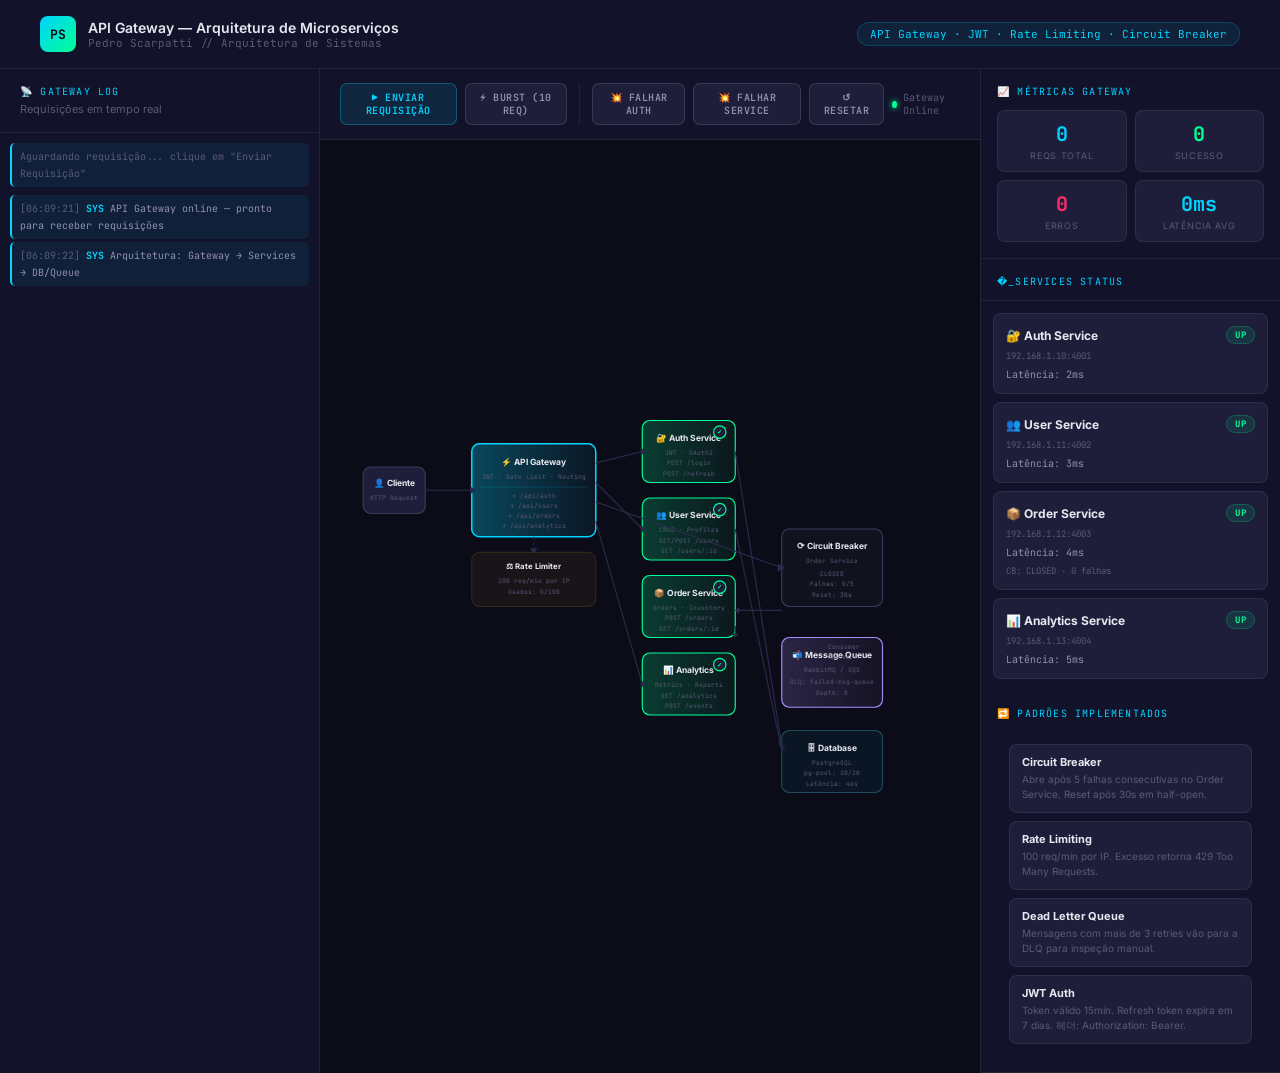
==== projects/api-gateway.html @ a51026a3 "refactor: novo posicionamento BI & Dados + 3 demos de arquitetura - index.html: repositioning para A" ====
<!DOCTYPE html>
<html lang="pt-BR">
<head>
  <meta charset="UTF-8"/>
  <meta name="viewport" content="width=device-width, initial-scale=1.0"/>
  <title>API Gateway — Arquitetura de Microserviços — Pedro Scarpatti</title>
  <link href="https://fonts.googleapis.com/css2?family=JetBrains+Mono:wght@400;500;700&family=Inter:wght@300;400;500;600;700;800&display=swap" rel="stylesheet"/>
  <style>
    :root {
      --bg: #0c0c18;
      --bg2: #12122a;
      --bg3: #1a1a38;
      --surface: #1e1e3a;
      --border: rgba(255,255,255,0.07);
      --border2: rgba(255,255,255,0.12);
      --text: #e8e8f0;
      --text2: #9090b0;
      --text3: #5a5a78;
      --accent: #00d4ff;
      --accent2: #00ff94;
      --accent3: #ff2d6b;
      --warning: #ffb020;
      --font: 'Inter', system-ui, sans-serif;
      --mono: 'JetBrains Mono', monospace;
    }

    *, *::before, *::after { box-sizing: border-box; margin: 0; padding: 0; }

    body {
      font-family: var(--font);
      background: var(--bg);
      color: var(--text);
      min-height: 100vh;
      overflow-x: hidden;
    }

    /* ── HEADER ── */
    .header {
      display: flex;
      align-items: center;
      justify-content: space-between;
      padding: 16px 40px;
      background: var(--bg2);
      border-bottom: 1px solid var(--border);
      position: sticky; top: 0; z-index: 10;
    }
    .header-brand {
      display: flex; align-items: center; gap: 12px;
    }
    .header-logo {
      width: 36px; height: 36px;
      background: linear-gradient(135deg, var(--accent), var(--accent2));
      border-radius: 8px;
      display: flex; align-items: center; justify-content: center;
      font-family: var(--mono); font-size: 13px; font-weight: 700; color: #0c0c18;
    }
    .header-title { font-size: 14px; font-weight: 600; }
    .header-sub { font-size: 11px; color: var(--text3); font-family: var(--mono); }
    .header-badge {
      display: flex; align-items: center; gap: 6px;
      font-size: 11px; font-family: var(--mono);
      color: var(--accent); background: rgba(0,212,255,0.08);
      border: 1px solid rgba(0,212,255,0.2);
      border-radius: 20px; padding: 4px 12px;
    }

    /* ── LAYOUT ── */
    .layout {
      display: grid;
      grid-template-columns: 320px 1fr 300px;
      min-height: calc(100vh - 69px);
    }

    /* ── SIDEBAR LOG ── */
    .sidebar {
      background: var(--bg2);
      border-right: 1px solid var(--border);
      display: flex;
      flex-direction: column;
      overflow: hidden;
    }
    .sidebar-header {
      padding: 16px 20px;
      border-bottom: 1px solid var(--border);
      flex-shrink: 0;
    }
    .sidebar-title {
      font-family: var(--mono); font-size: 10px;
      text-transform: uppercase; letter-spacing: 0.12em;
      color: var(--accent); margin-bottom: 4px;
    }
    .sidebar-subtitle {
      font-size: 11px; color: var(--text3);
    }
    .log-container {
      flex: 1;
      overflow-y: auto;
      padding: 10px;
      font-family: var(--mono);
      font-size: 10px;
      line-height: 1.7;
    }
    .log-entry {
      padding: 5px 8px;
      border-radius: 5px;
      margin-bottom: 3px;
      animation: slideIn 0.15s ease-out both;
      border-left: 2px solid transparent;
    }
    .log-entry.gateway { background: rgba(0,212,255,0.07); border-left-color: var(--accent); }
    .log-entry.auth { background: rgba(0,255,148,0.07); border-left-color: var(--accent2); }
    .log-entry.rate { background: rgba(255,176,32,0.07); border-left-color: var(--warning); }
    .log-entry.route { background: rgba(167,139,250,0.07); border-left-color: #a78bfa; }
    .log-entry.queue { background: rgba(0,212,255,0.07); border-left-color: var(--accent); }
    .log-entry.db { background: rgba(0,255,148,0.07); border-left-color: var(--accent2); }
    .log-entry.error { background: rgba(255,45,107,0.1); border-left-color: var(--accent3); }
    .log-entry.circuit { background: rgba(255,45,107,0.1); border-left-color: var(--accent3); }
    .log-time { color: var(--text3); margin-right: 6px; }
    .log-tag { font-weight: 700; margin-right: 6px; }
    .log-tag.gateway { color: var(--accent); }
    .log-tag.auth { color: var(--accent2); }
    .log-tag.rate { color: var(--warning); }
    .log-tag.route { color: #a78bfa; }
    .log-tag.queue { color: var(--accent); }
    .log-tag.db { color: var(--accent2); }
    .log-tag.error { color: var(--accent3); }
    .log-tag.circuit { color: var(--accent3); }
    .log-msg { color: var(--text2); }

    /* ── MAIN DIAGRAM ── */
    .diagram-area {
      background: var(--bg);
      display: flex;
      flex-direction: column;
      overflow: hidden;
      position: relative;
    }
    .diagram-controls {
      display: flex;
      gap: 8px;
      padding: 14px 20px;
      border-bottom: 1px solid var(--border);
      background: var(--bg2);
      flex-shrink: 0;
    }
    .ctrl-btn {
      display: flex; align-items: center; gap: 6px;
      padding: 7px 14px;
      background: var(--surface);
      border: 1px solid var(--border2);
      border-radius: 7px;
      font-family: var(--mono); font-size: 10px; font-weight: 600;
      color: var(--text2); cursor: pointer; transition: all 0.15s;
      text-transform: uppercase; letter-spacing: 0.05em;
    }
    .ctrl-btn:hover { border-color: var(--accent); color: var(--accent); background: rgba(0,212,255,0.06); }
    .ctrl-btn.primary { background: rgba(0,212,255,0.1); border-color: rgba(0,212,255,0.3); color: var(--accent); }
    .ctrl-btn.danger { background: rgba(255,45,107,0.1); border-color: rgba(255,45,107,0.3); color: var(--accent3); }
    .ctrl-btn.active { background: rgba(0,212,255,0.15); border-color: var(--accent); color: var(--accent); }
    .ctrl-sep { width: 1px; background: var(--border); margin: 0 4px; }
    .ctrl-status { margin-left: auto; display: flex; align-items: center; gap: 6px; font-family: var(--mono); font-size: 10px; color: var(--text3); }
    .status-dot { width: 7px; height: 7px; border-radius: 50%; background: var(--accent2); box-shadow: 0 0 6px var(--accent2); }
    .status-dot.offline { background: var(--accent3); box-shadow: 0 0 6px var(--accent3); }
    .status-dot.degraded { background: var(--warning); box-shadow: 0 0 6px var(--warning); }

    .diagram-canvas {
      flex: 1;
      position: relative;
      overflow: hidden;
      padding: 20px;
    }
    .diagram-svg {
      width: 100%;
      height: 100%;
    }

    /* SVG Styles */
    .node-group { cursor: pointer; transition: transform 0.2s; }
    .node-group:hover { transform: scale(1.02); }
    .node-box { rx: 10; ry: 10; }
    .node-title { font-family: 'Inter', sans-serif; font-size: 11px; font-weight: 700; fill: #e8e8f0; }
    .node-sub { font-family: 'JetBrains Mono', monospace; font-size: 8px; fill: #5a5a78; }
    .node-badge { font-family: 'JetBrains Mono', monospace; font-size: 8px; font-weight: 700; }

    .arrow-line { fill: none; stroke: #2a2a4a; stroke-width: 1.5; }
    .arrow-line.active { stroke: var(--accent); stroke-width: 2; filter: drop-shadow(0 0 4px rgba(0,212,255,0.5)); }
    .arrow-line.error { stroke: var(--accent3); filter: drop-shadow(0 0 4px rgba(255,45,107,0.5)); }
    .arrow-line.queue { stroke: #a78bfa; filter: drop-shadow(0 0 4px rgba(167,139,250,0.5)); }

    .pulse { animation: pulse 1.5s ease-in-out infinite; }
    @keyframes pulse { 0%,100%{opacity:1} 50%{opacity:0.4} }

    .flow-dot { animation: flowDot 1.2s linear infinite; }
    @keyframes flowDot {
      0%   { opacity: 0; }
      10%  { opacity: 1; }
      90%  { opacity: 1; }
      100% { opacity: 0; }
    }

    .circuit-breaker rect { transition: all 0.3s; }
    .circuit-breaker.open rect { fill: rgba(255,45,107,0.2); stroke: var(--accent3); }
    .circuit-breaker.half-open rect { fill: rgba(255,176,32,0.2); stroke: var(--warning); }

    .service-badge { transition: all 0.3s; }
    .service-badge.down { background: rgba(255,45,107,0.2); color: var(--accent3); }

    /* ── RIGHT PANEL ── */
    .panel-right {
      background: var(--bg2);
      border-left: 1px solid var(--border);
      display: flex;
      flex-direction: column;
      overflow: hidden;
    }
    .panel-section {
      padding: 16px;
      border-bottom: 1px solid var(--border);
    }
    .panel-label {
      font-family: var(--mono); font-size: 10px;
      text-transform: uppercase; letter-spacing: 0.12em;
      color: var(--accent); margin-bottom: 12px;
      display: flex; align-items: center; justify-content: space-between;
    }
    .panel-metrics {
      display: grid; grid-template-columns: 1fr 1fr;
      gap: 8px;
    }
    .m-box {
      background: var(--surface); border: 1px solid var(--border);
      border-radius: 8px; padding: 10px; text-align: center;
    }
    .m-val { font-family: var(--mono); font-size: 20px; font-weight: 700; color: var(--accent); display: block; }
    .m-val.green { color: var(--accent2); }
    .m-val.red { color: var(--accent3); }
    .m-label { font-size: 9px; text-transform: uppercase; letter-spacing: 0.08em; color: var(--text3); margin-top: 3px; display: block; }

    /* Service list */
    .service-list { flex: 1; overflow-y: auto; padding: 12px; display: flex; flex-direction: column; gap: 8px; }
    .service-item {
      background: var(--surface); border: 1px solid var(--border);
      border-radius: 8px; padding: 12px;
      transition: all 0.15s;
    }
    .service-item.down { border-color: rgba(255,45,107,0.3); background: rgba(255,45,107,0.05); }
    .service-item.degraded { border-color: rgba(255,176,32,0.3); background: rgba(255,176,32,0.05); }
    .service-item-header { display: flex; align-items: center; justify-content: space-between; margin-bottom: 6px; }
    .service-name { font-size: 12px; font-weight: 700; }
    .service-status-badge {
      font-family: var(--mono); font-size: 9px; font-weight: 700;
      padding: 2px 8px; border-radius: 10px;
      text-transform: uppercase; letter-spacing: 0.05em;
    }
    .s-up { background: rgba(0,255,148,0.1); color: var(--accent2); border: 1px solid rgba(0,255,148,0.2); }
    .s-down { background: rgba(255,45,107,0.1); color: var(--accent3); border: 1px solid rgba(255,45,107,0.2); }
    .s-degraded { background: rgba(255,176,32,0.1); color: var(--warning); border: 1px solid rgba(255,176,32,0.2); }
    .service-route { font-family: var(--mono); font-size: 9px; color: var(--text3); margin-bottom: 6px; }
    .service-req { font-family: var(--mono); font-size: 10px; color: var(--text2); }
    .circuit-state { font-family: var(--mono); font-size: 9px; color: var(--text3); margin-top: 6px; }
    .circuit-state.open { color: var(--accent3); }
    .circuit-state.half-open { color: var(--warning); }

    /* Pattern descriptions */
    .pattern-list { padding: 12px; display: flex; flex-direction: column; gap: 8px; }
    .pattern-item {
      background: var(--surface); border: 1px solid var(--border);
      border-radius: 8px; padding: 10px 12px;
    }
    .pattern-name { font-size: 11px; font-weight: 700; color: var(--text); margin-bottom: 3px; }
    .pattern-desc { font-size: 10px; color: var(--text3); line-height: 1.5; }

    @keyframes slideIn {
      from { opacity: 0; transform: translateX(-10px); }
      to { opacity: 1; transform: translateX(0); }
    }

    ::-webkit-scrollbar { width: 4px; }
    ::-webkit-scrollbar-track { background: var(--bg); }
    ::-webkit-scrollbar-thumb { background: var(--border2); border-radius: 2px; }

    @media (max-width: 1100px) {
      .layout { grid-template-columns: 1fr; }
      .sidebar, .panel-right { display: none; }
    }
  </style>
</head>
<body>

<div class="header">
  <div class="header-brand">
    <div class="header-logo">PS</div>
    <div>
      <div class="header-title">API Gateway — Arquitetura de Microserviços</div>
      <div class="header-sub">Pedro Scarpatti // Arquitetura de Sistemas</div>
    </div>
  </div>
  <div class="header-badge">API Gateway · JWT · Rate Limiting · Circuit Breaker</div>
</div>

<div class="layout">

  <!-- LEFT: Log -->
  <div class="sidebar">
    <div class="sidebar-header">
      <div class="sidebar-title">📡 Gateway Log</div>
      <div class="sidebar-subtitle">Requisições em tempo real</div>
    </div>
    <div class="log-container" id="logContainer">
      <div class="log-entry gateway" style="margin-bottom:8px;">
        <span class="log-msg" style="color:var(--text3);">Aguardando requisição... clique em "Enviar Requisição"</span>
      </div>
    </div>
  </div>

  <!-- CENTER: Diagram -->
  <div class="diagram-area">
    <div class="diagram-controls">
      <button class="ctrl-btn primary" id="btnSend">▶ Enviar Requisição</button>
      <button class="ctrl-btn" id="btnBurst">⚡ Burst (10 req)</button>
      <div class="ctrl-sep"></div>
      <button class="ctrl-btn" id="btnFailUser">💥 Falhar Auth</button>
      <button class="ctrl-btn" id="btnFailService">💥 Falhar Service</button>
      <button class="ctrl-btn" id="btnReset">↺ Resetar</button>
      <div class="ctrl-status">
        <div class="status-dot" id="gatewayStatus"></div>
        <span id="statusText">Gateway Online</span>
      </div>
    </div>

    <div class="diagram-canvas">
      <svg class="diagram-svg" viewBox="0 0 800 520" id="diagramSvg">
        <defs>
          <marker id="arrowhead" markerWidth="8" markerHeight="6" refX="8" refY="3" orient="auto">
            <polygon points="0 0, 8 3, 0 6" fill="#2a2a4a"/>
          </marker>
          <marker id="arrowhead-active" markerWidth="8" markerHeight="6" refX="8" refY="3" orient="auto">
            <polygon points="0 0, 8 3, 0 6" fill="#00d4ff"/>
          </marker>
          <marker id="arrowhead-error" markerWidth="8" markerHeight="6" refX="8" refY="3" orient="auto">
            <polygon points="0 0, 8 3, 0 6" fill="#ff2d6b"/>
          </marker>
          <marker id="arrowhead-queue" markerWidth="8" markerHeight="6" refX="8" refY="3" orient="auto">
            <polygon points="0 0, 8 3, 0 6" fill="#a78bfa"/>
          </marker>
          <linearGradient id="gwGrad" x1="0%" y1="0%" x2="100%" y2="0%">
            <stop offset="0%" style="stop-color:#00d4ff;stop-opacity:0.3"/>
            <stop offset="100%" style="stop-color:#00d4ff;stop-opacity:0.05"/>
          </linearGradient>
          <linearGradient id="serviceGrad" x1="0%" y1="0%" x2="100%" y2="0%">
            <stop offset="0%" style="stop-color:#00ff94;stop-opacity:0.2"/>
            <stop offset="100%" style="stop-color:#00ff94;stop-opacity:0.05"/>
          </linearGradient>
          <linearGradient id="queueGrad" x1="0%" y1="0%" x2="100%" y2="0%">
            <stop offset="0%" style="stop-color:#a78bfa;stop-opacity:0.2"/>
            <stop offset="100%" style="stop-color:#a78bfa;stop-opacity:0.05"/>
          </linearGradient>
        </defs>

        <!-- ── CLIENT ── -->
        <g class="node-group" transform="translate(30, 80)">
          <rect class="node-box" x="0" y="0" width="80" height="60" fill="#1e1e3a" stroke="#3a3a5a" stroke-width="1.5"/>
          <text class="node-title" x="40" y="25" text-anchor="middle">👤 Cliente</text>
          <text class="node-sub" x="40" y="42" text-anchor="middle">HTTP Request</text>
        </g>

        <!-- ── API GATEWAY ── -->
        <g class="node-group" id="nodeGateway" transform="translate(170, 50)">
          <rect class="node-box" x="0" y="0" width="160" height="120" fill="url(#gwGrad)" stroke="#00d4ff" stroke-width="2"/>
          <text class="node-title" x="80" y="28" text-anchor="middle" fill="#00d4ff">⚡ API Gateway</text>
          <text class="node-sub" x="80" y="46" text-anchor="middle">JWT · Rate Limit · Routing</text>
          <line x1="10" y1="56" x2="150" y2="56" stroke="rgba(0,212,255,0.2)" stroke-width="1"/>
          <text class="node-sub" x="80" y="70" text-anchor="middle">→ /api/auth</text>
          <text class="node-sub" x="80" y="83" text-anchor="middle">→ /api/users</text>
          <text class="node-sub" x="80" y="96" text-anchor="middle">→ /api/orders</text>
          <text class="node-sub" x="80" y="109" text-anchor="middle">→ /api/analytics</text>
        </g>

        <!-- ── AUTH SERVICE ── -->
        <g class="node-group" id="nodeAuth" transform="translate(390, 20)">
          <rect class="node-box" x="0" y="0" width="120" height="80" fill="url(#serviceGrad)" stroke="#00ff94" stroke-width="1.5"/>
          <text class="node-title" x="60" y="26" text-anchor="middle" fill="#00ff94">🔐 Auth Service</text>
          <text class="node-sub" x="60" y="44" text-anchor="middle">JWT · OAuth2</text>
          <text class="node-sub" x="60" y="58" text-anchor="middle">POST /login</text>
          <text class="node-sub" x="60" y="71" text-anchor="middle">POST /refresh</text>
          <circle cx="100" cy="15" r="8" fill="#1e1e3a" stroke="#00ff94" stroke-width="1.5"/>
          <text class="node-badge" x="100" y="18" text-anchor="middle" fill="#00ff94">✓</text>
        </g>

        <!-- ── USER SERVICE ── -->
        <g class="node-group" id="nodeUser" transform="translate(390, 120)">
          <rect class="node-box" x="0" y="0" width="120" height="80" fill="url(#serviceGrad)" stroke="#00ff94" stroke-width="1.5"/>
          <text class="node-title" x="60" y="26" text-anchor="middle" fill="#00ff94">👥 User Service</text>
          <text class="node-sub" x="60" y="44" text-anchor="middle">CRUD · Profiles</text>
          <text class="node-sub" x="60" y="58" text-anchor="middle">GET/POST /users</text>
          <text class="node-sub" x="60" y="71" text-anchor="middle">GET /users/:id</text>
          <circle cx="100" cy="15" r="8" fill="#1e1e3a" stroke="#00ff94" stroke-width="1.5"/>
          <text class="node-badge" x="100" y="18" text-anchor="middle" fill="#00ff94">✓</text>
        </g>

        <!-- ── ORDER SERVICE ── -->
        <g class="node-group" id="nodeOrder" transform="translate(390, 220)">
          <rect class="node-box" x="0" y="0" width="120" height="80" fill="url(#serviceGrad)" stroke="#00ff94" stroke-width="1.5"/>
          <text class="node-title" x="60" y="26" text-anchor="middle" fill="#00ff94">📦 Order Service</text>
          <text class="node-sub" x="60" y="44" text-anchor="middle">Orders · Inventory</text>
          <text class="node-sub" x="60" y="58" text-anchor="middle">POST /orders</text>
          <text class="node-sub" x="60" y="71" text-anchor="middle">GET /orders/:id</text>
          <circle cx="100" cy="15" r="8" fill="#1e1e3a" stroke="#00ff94" stroke-width="1.5"/>
          <text class="node-badge" x="100" y="18" text-anchor="middle" fill="#00ff94">✓</text>
        </g>

        <!-- ── ANALYTICS SERVICE ── -->
        <g class="node-group" id="nodeAnalytics" transform="translate(390, 320)">
          <rect class="node-box" x="0" y="0" width="120" height="80" fill="url(#serviceGrad)" stroke="#00ff94" stroke-width="1.5"/>
          <text class="node-title" x="60" y="26" text-anchor="middle" fill="#00ff94">📊 Analytics</text>
          <text class="node-sub" x="60" y="44" text-anchor="middle">Metrics · Reports</text>
          <text class="node-sub" x="60" y="58" text-anchor="middle">GET /analytics</text>
          <text class="node-sub" x="60" y="71" text-anchor="middle">POST /events</text>
          <circle cx="100" cy="15" r="8" fill="#1e1e3a" stroke="#00ff94" stroke-width="1.5"/>
          <text class="node-badge" x="100" y="18" text-anchor="middle" fill="#00ff94">✓</text>
        </g>

        <!-- ── CIRCUIT BREAKER ── -->
        <g class="circuit-breaker" id="circuitBreaker" transform="translate(570, 160)">
          <rect class="node-box" x="0" y="0" width="130" height="100" fill="rgba(90,90,117,0.08)" stroke="#3a3a5a" stroke-width="1.5" rx="10"/>
          <text class="node-title" x="65" y="26" text-anchor="middle" fill="#ffb020">⟳ Circuit Breaker</text>
          <text class="node-sub" x="65" y="44" text-anchor="middle">Order Service</text>
          <text class="node-sub" x="65" y="60" text-anchor="middle" id="cbState">CLOSED</text>
          <text class="node-sub" x="65" y="74" text-anchor="middle" id="cbFailCount">Falhas: 0/5</text>
          <text class="node-sub" x="65" y="88" text-anchor="middle" id="cbTimeout">Reset: 30s</text>
        </g>

        <!-- ── MESSAGE QUEUE ── -->
        <g class="node-group" transform="translate(570, 300)">
          <rect class="node-box" x="0" y="0" width="130" height="90" fill="url(#queueGrad)" stroke="#a78bfa" stroke-width="1.5"/>
          <text class="node-title" x="65" y="26" text-anchor="middle" fill="#a78bfa">📬 Message Queue</text>
          <text class="node-sub" x="65" y="44" text-anchor="middle">RabbitMQ / SQS</text>
          <text class="node-sub" x="65" y="60" text-anchor="middle">DLQ: failed-msg-queue</text>
          <text class="node-sub" x="65" y="74" text-anchor="middle" id="queueDepth">Depth: 0</text>
        </g>

        <!-- ── DATABASE ── -->
        <g class="node-group" transform="translate(570, 420)">
          <rect class="node-box" x="0" y="0" width="130" height="80" fill="rgba(0,212,255,0.05)" stroke="#1e4a5a" stroke-width="1.5"/>
          <text class="node-title" x="65" y="26" text-anchor="middle">🗄 Database</text>
          <text class="node-sub" x="65" y="44" text-anchor="middle">PostgreSQL</text>
          <text class="node-sub" x="65" y="58" text-anchor="middle">pg-pool: 10/20</text>
          <text class="node-sub" x="65" y="71" text-anchor="middle">Latência: 4ms</text>
        </g>

        <!-- ── ARROWS ── -->
        <!-- Client → Gateway -->
        <line class="arrow-line" id="arrClientGw" x1="110" y1="110" x2="170" y2="110"/>
        <polygon points="168,105 175,110 168,115" fill="#2a2a4a"/>

        <!-- Gateway → Auth -->
        <line class="arrow-line" id="arrGwAuth" x1="330" y1="75" x2="390" y2="60"/>
        <polygon points="388,55 395,60 388,65" fill="#2a2a4a"/>

        <!-- Gateway → User -->
        <line class="arrow-line" id="arrGwUser" x1="330" y1="100" x2="390" y2="160"/>
        <polygon points="388,155 395,160 388,165" fill="#2a2a4a"/>

        <!-- Gateway → Order (to CB) -->
        <line class="arrow-line" id="arrGwOrder" x1="330" y1="125" x2="570" y2="210"/>
        <polygon points="565,205 575,210 565,215" fill="#2a2a4a"/>

        <!-- Gateway → Analytics -->
        <line class="arrow-line" id="arrGwAnalytics" x1="330" y1="150" x2="390" y2="360"/>
        <polygon points="388,355 395,360 388,365" fill="#2a2a4a"/>

        <!-- CB → Order Service -->
        <line class="arrow-line" id="arrCbOrder" x1="570" y1="265" x2="510" y2="265"/>
        <polygon points="515,260 510,265 515,270" fill="#2a2a4a"/>

        <!-- Order → Queue -->
        <line class="arrow-line" id="arrOrderQueue" x1="510" y1="285" x2="510" y2="300"/>
        <polygon points="505,295 510,300 515,295" fill="#2a2a4a"/>

        <!-- Auth → Database -->
        <line class="arrow-line" id="arrAuthDb" x1="510" y1="60" x2="570" y2="440"/>
        <polygon points="565,435 575,445 568,434" fill="#2a2a4a"/>

        <!-- User → Database -->
        <line class="arrow-line" id="arrUserDb" x1="510" y1="160" x2="570" y2="445"/>
        <polygon points="566,439 575,448 568,437" fill="#2a2a4a"/>

        <!-- Queue consumer text -->
        <text class="node-sub" x="650" y="315" text-anchor="middle" fill="#a78bfa">Consumer</text>
        <text class="node-sub" x="650" y="328" text-anchor="middle" fill="#a78bfa">Workers</text>

        <!-- Rate limit box -->
        <g transform="translate(170, 190)">
          <rect class="node-box" x="0" y="0" width="160" height="70" fill="rgba(255,176,32,0.05)" stroke="rgba(255,176,32,0.2)" stroke-width="1" rx="8"/>
          <text class="node-title" x="80" y="22" text-anchor="middle" fill="#ffb020" style="font-size:10px;">⚖ Rate Limiter</text>
          <text class="node-sub" x="80" y="40" text-anchor="middle">100 req/min por IP</text>
          <text class="node-sub" x="80" y="54" text-anchor="middle" id="rateUsed">Usados: 0/100</text>
        </g>

        <!-- Arrow: Gateway → RateLimiter -->
        <line class="arrow-line" x1="250" y1="170" x2="250" y2="190" stroke-dasharray="4,3"/>
        <polygon points="245,185 250,192 255,185" fill="#2a2a4a"/>

      </svg>
    </div>
  </div>

  <!-- RIGHT: Metrics + Services -->
  <div class="panel-right">

    <div class="panel-section">
      <div class="panel-label">📈 Métricas Gateway</div>
      <div class="panel-metrics">
        <div class="m-box">
          <span class="m-val" id="metricReqs">0</span>
          <span class="m-label">Reqs Total</span>
        </div>
        <div class="m-box">
          <span class="m-val green" id="metricSuccess">0</span>
          <span class="m-label">Sucesso</span>
        </div>
        <div class="m-box">
          <span class="m-val red" id="metricErrors">0</span>
          <span class="m-label">Erros</span>
        </div>
        <div class="m-box">
          <span class="m-val" id="metricLatency">0ms</span>
          <span class="m-label">Latência Avg</span>
        </div>
      </div>
    </div>

    <div class="panel-section" style="padding-bottom:0;">
      <div class="panel-label">�_services Status</div>
    </div>
    <div class="service-list">

      <div class="service-item" id="svcAuth">
        <div class="service-item-header">
          <span class="service-name">🔐 Auth Service</span>
          <span class="service-status-badge s-up" id="svcAuthBadge">UP</span>
        </div>
        <div class="service-route">192.168.1.10:4001</div>
        <div class="service-req">Latência: <span id="svcAuthLat">2ms</span></div>
      </div>

      <div class="service-item" id="svcUser">
        <div class="service-item-header">
          <span class="service-name">👥 User Service</span>
          <span class="service-status-badge s-up" id="svcUserBadge">UP</span>
        </div>
        <div class="service-route">192.168.1.11:4002</div>
        <div class="service-req">Latência: <span id="svcUserLat">3ms</span></div>
      </div>

      <div class="service-item" id="svcOrder">
        <div class="service-item-header">
          <span class="service-name">📦 Order Service</span>
          <span class="service-status-badge s-up" id="svcOrderBadge">UP</span>
        </div>
        <div class="service-route">192.168.1.12:4003</div>
        <div class="service-req">Latência: <span id="svcOrderLat">4ms</span></div>
        <div class="circuit-state" id="svcOrderCb">CB: CLOSED · 0 falhas</div>
      </div>

      <div class="service-item" id="svcAnalytics">
        <div class="service-item-header">
          <span class="service-name">📊 Analytics Service</span>
          <span class="service-status-badge s-up" id="svcAnalyticsBadge">UP</span>
        </div>
        <div class="service-route">192.168.1.13:4004</div>
        <div class="service-req">Latência: <span id="svcAnalyticsLat">5ms</span></div>
      </div>

    </div>

    <div class="panel-section">
      <div class="panel-label">🔁 Padrões Implementados</div>
      <div class="pattern-list">
        <div class="pattern-item">
          <div class="pattern-name">Circuit Breaker</div>
          <div class="pattern-desc">Abre após 5 falhas consecutivas no Order Service. Reset após 30s em half-open.</div>
        </div>
        <div class="pattern-item">
          <div class="pattern-name">Rate Limiting</div>
          <div class="pattern-desc">100 req/min por IP. Excesso retorna 429 Too Many Requests.</div>
        </div>
        <div class="pattern-item">
          <div class="pattern-name">Dead Letter Queue</div>
          <div class="pattern-desc">Mensagens com mais de 3 retries vão para a DLQ para inspeção manual.</div>
        </div>
        <div class="pattern-item">
          <div class="pattern-name">JWT Auth</div>
          <div class="pattern-desc">Token válido 15min. Refresh token expira em 7 dias. 헤더: Authorization: Bearer.</div>
        </div>
      </div>
    </div>

  </div>
</div>

<script>
/* ============================================================
   API GATEWAY SIMULATOR
   Demonstrates: routing, JWT auth, rate limiting,
   circuit breaker, message queues, observability
   ============================================================ */

const $ = id => document.getElementById(id);

// ── State
let state = {
  reqCount: 0,
  successCount: 0,
  errorCount: 0,
  totalLatency: 0,
  rateUsed: 0,
  rateLimit: 100,
  queueDepth: 0,
  circuitBreaker: { service: 'order', state: 'CLOSED', failures: 0, threshold: 5, resetTimeout: 30, timer: null },
  services: {
    auth: { up: true, latency: 2 },
    user: { up: true, latency: 3 },
    order: { up: true, latency: 4, cbState: 'CLOSED' },
    analytics: { up: true, latency: 5 }
  }
};

// ── Helpers
function time() {
  return new Date().toTimeString().split(' ')[0];
}

function log(type, tag, msg) {
  const container = $('logContainer');
  const entry = document.createElement('div');
  entry.className = `log-entry ${type}`;
  entry.innerHTML = `<span class="log-time">[${time()}]</span><span class="log-tag ${type}">${tag}</span><span class="log-msg">${msg}</span>`;
  container.appendChild(entry);
  container.scrollTop = container.scrollHeight;
  while (container.children.length > 150) container.removeChild(container.firstChild);
}

function setArrowActive(id, active, type = 'active') {
  const el = document.getElementById(id);
  if (!el) return;
  el.classList.remove('active', 'error', 'queue');
  if (active) el.classList.add(type);
}

function updateMetrics() {
  $('metricReqs').textContent = state.reqCount;
  $('metricSuccess').textContent = state.successCount;
  $('metricErrors').textContent = state.errorCount;
  const avg = state.reqCount > 0 ? Math.round(state.totalLatency / state.reqCount) : 0;
  $('metricLatency').textContent = avg + 'ms';
  $('rateUsed').textContent = `Usados: ${state.rateUsed}/${state.rateLimit}`;
  $('queueDepth').textContent = `Depth: ${state.queueDepth}`;
}

function updateServiceUI(svc, status, lat) {
  const badge = $(`svc${svc.charAt(0).toUpperCase() + svc.slice(1)}Badge`);
  const latEl = $(`svc${svc.charAt(0).toUpperCase() + svc.slice(1)}Lat`);
  const item = $(`svc${svc.charAt(0).toUpperCase() + svc.slice(1)}`);
  if (!badge) return;

  if (status === 'down') {
    badge.className = 'service-status-badge s-down';
    badge.textContent = 'DOWN';
    if (item) item.classList.add('down');
  } else if (status === 'degraded') {
    badge.className = 'service-status-badge s-degraded';
    badge.textContent = 'DEGRADED';
    if (item) item.classList.add('degraded');
  } else {
    badge.className = 'service-status-badge s-up';
    badge.textContent = 'UP';
    if (item) item.classList.remove('down', 'degraded');
  }
  if (latEl) latEl.textContent = lat + 'ms';
}

function updateCircuitBreaker() {
  const cb = state.circuitBreaker;
  $('cbState').textContent = cb.state;
  $('cbFailCount').textContent = `Falhas: ${cb.failures}/${cb.threshold}`;
  const cbEl = $('circuitBreaker');
  if (cbEl) {
    cbEl.classList.remove('open', 'half-open');
    if (cb.state === 'OPEN') cbEl.classList.add('open');
    else if (cb.state === 'HALF-OPEN') cbEl.classList.add('half-open');
  }

  const orderCb = $('svcOrderCb');
  if (orderCb) orderCb.textContent = `CB: ${cb.state} · ${cb.failures} falhas`;
}

// ── Circuit Breaker Logic
function recordFailure(service) {
  if (service !== 'order') return;
  const cb = state.circuitBreaker;
  cb.failures++;
  updateCircuitBreaker();

  if (cb.failures >= cb.threshold && cb.state === 'CLOSED') {
    cb.state = 'OPEN';
    log('circuit', 'CIRCUIT', `⚡ Circuit breaker OPENED para ${service} após ${cb.failures} falhas`);
    setServiceDown(service, true);
    updateCircuitBreaker();
    // Schedule half-open
    clearTimeout(cb.timer);
    cb.timer = setTimeout(() => {
      cb.state = 'HALF-OPEN';
      log('circuit', 'CIRCUIT', `⟳ Circuit breaker HALF-OPEN — testando ${service}`);
      setServiceDown(service, false);
      updateCircuitBreaker();
      // If still failing after test, reopen
      setTimeout(() => {
        if (cb.state === 'HALF-OPEN') {
          cb.state = 'CLOSED';
          cb.failures = 0;
          log('circuit', 'CIRCUIT', `✓ Circuit breaker CLOSED — ${service} recuperou`);
          updateCircuitBreaker();
        }
      }, 5000);
    }, cb.resetTimeout * 1000);
  }
}

function recordSuccess(service) {
  if (service !== 'order') return;
  const cb = state.circuitBreaker;
  if (cb.state === 'CLOSED' && cb.failures > 0) {
    cb.failures = Math.max(0, cb.failures - 1);
    updateCircuitBreaker();
  }
}

function setServiceDown(service, down) {
  state.services[service].up = !down;
  updateServiceUI(service, down ? 'down' : 'up', state.services[service].latency);
}

function failService(service) {
  setServiceDown(service, true);
  log('error', 'ERROR', `💥 ${service} service falhou!`);
  recordFailure(service);
  animateRequest('error');
}

function resetServices() {
  Object.keys(state.services).forEach(s => {
    state.services[s].up = true;
    updateServiceUI(s, 'up', state.services[s].latency);
  });
  state.circuitBreaker.state = 'CLOSED';
  state.circuitBreaker.failures = 0;
  clearTimeout(state.circuitBreaker.timer);
  updateCircuitBreaker();
  log('gateway', 'RESET', '↺ Todos os serviços resetados');
}

// ── Request Simulation
const ROUTES = [
  { method: 'POST', path: '/api/auth/login', service: 'auth', auth: false, latency: 45 },
  { method: 'POST', path: '/api/auth/refresh', service: 'auth', auth: true, latency: 30 },
  { method: 'GET',  path: '/api/users', service: 'user', auth: true, latency: 28 },
  { method: 'GET',  path: '/api/users/:id', service: 'user', auth: true, latency: 22 },
  { method: 'POST', path: '/api/orders', service: 'order', auth: true, latency: 60 },
  { method: 'GET',  path: '/api/orders/:id', service: 'order', auth: true, latency: 35 },
  { method: 'GET',  path: '/api/analytics', service: 'analytics', auth: true, latency: 50 },
  { method: 'POST', path: '/api/analytics/events', service: 'analytics', auth: true, latency: 40 },
];

function simulateRequest() {
  state.reqCount++;
  state.rateUsed = Math.min(state.rateLimit, state.rateUsed + 1);
  const route = ROUTES[Math.floor(Math.random() * ROUTES.length)];
  const latency = route.latency + Math.floor(Math.random() * 20);

  // Rate limit check
  if (state.rateUsed > state.rateLimit) {
    log('rate', 'RATE', `429 — Rate limit excedido (${state.rateUsed}/${state.rateLimit})`);
    state.errorCount++;
    animateRequest('rate');
    updateMetrics();
    return;
  }

  // JWT check
  if (route.auth && !state.services.auth.up) {
    log('auth', 'AUTH', `401 — Token inválido (auth service offline)`);
    state.errorCount++;
    animateRequest('error');
    updateMetrics();
    return;
  }

  // Circuit breaker check for order service
  if (route.service === 'order' && state.circuitBreaker.state === 'OPEN') {
    log('circuit', 'CIRCUIT', `↯ Requisição bloqueada — circuit breaker OPEN para Order`);
    state.errorCount++;
    // Queue the message instead
    state.queueDepth++;
    log('queue', 'QUEUE', `📬 Mensagem enfileirada na DLQ (depth: ${state.queueDepth})`);
    animateRequest('queue');
    updateMetrics();
    return;
  }

  // Service down check
  if (!state.services[route.service].up) {
    log('error', 'ERROR', `503 — ${route.service} service indisponível`);
    state.errorCount++;
    recordFailure(route.service);
    animateRequest('error');
    updateMetrics();
    return;
  }

  // Success!
  const rand = Math.random();
  if (rand < 0.05) {
    // Simulated failure
    log('error', route.method, `${route.path} — 500 Internal Server Error (${latency}ms)`);
    state.errorCount++;
    recordFailure(route.service);
    animateRequest('error');
  } else {
    log('gateway', route.method, `${route.path} — 200 OK (${latency}ms)`);
    state.successCount++;
    recordSuccess(route.service);

    // If it's an order, queue async message
    if (route.service === 'order' && Math.random() < 0.3) {
      state.queueDepth = Math.max(0, state.queueDepth - 1);
      log('queue', 'QUEUE', `📤 Evento de order processado via queue (depth: ${state.queueDepth})`);
    }
  }

  state.totalLatency += latency;
  updateMetrics();
  updateRateLimit();
}

function animateRequest(type) {
  const map = {
    active: [['arrClientGw', 'arrGwAuth', 'arrGwUser', 'arrGwOrder', 'arrCbOrder', 'arrAuthDb', 'arrUserDb']],
    error: [['arrClientGw', 'arrGwOrder'], ['arrGwOrder', 'arrCbOrder']],
    rate: [['arrClientGw']],
    queue: [['arrGwOrder', 'arrOrderQueue']]
  };

  const paths = map[type] || map.active;
  paths.forEach((arrows, i) => {
    setTimeout(() => {
      arrows.forEach(id => setArrowActive(id, true, type === 'error' ? 'error' : type === 'queue' ? 'queue' : 'active'));
      setTimeout(() => {
        arrows.forEach(id => setArrowActive(id, false));
      }, 400);
    }, i * 200);
  });
}

function updateRateLimit() {
  // Slowly decrease rate usage over time
  if (state.rateUsed > 0 && Math.random() < 0.3) {
    state.rateUsed = Math.max(0, state.rateUsed - 1);
  }
  $('rateUsed').textContent = `Usados: ${state.rateUsed}/${state.rateLimit}`;
}

// ── Event Bindings
$('btnSend').addEventListener('click', () => {
  simulateRequest();
  animateRequest('active');
});

$('btnBurst').addEventListener('click', () => {
  log('gateway', 'BURST', `⚡ Enviando 10 requisições em burst...`);
  for (let i = 0; i < 10; i++) {
    setTimeout(() => {
      simulateRequest();
      if (i === 0 || i === 9) animateRequest('active');
    }, i * 100);
  }
});

$('btnFailUser').addEventListener('click', () => {
  failService('auth');
});

$('btnFailService').addEventListener('click', () => {
  failService('order');
});

$('btnReset').addEventListener('click', () => {
  resetServices();
  state.rateUsed = 0;
  updateMetrics();
});

// Auto simulation
setInterval(() => {
  if (Math.random() < 0.15) simulateRequest();
}, 2000);

// Initial log
log('gateway', 'SYS', 'API Gateway online — pronto para receber requisições');
log('gateway', 'SYS', 'Arquitetura: Gateway → Services → DB/Queue');
updateMetrics();
</script>
</body>
</html>
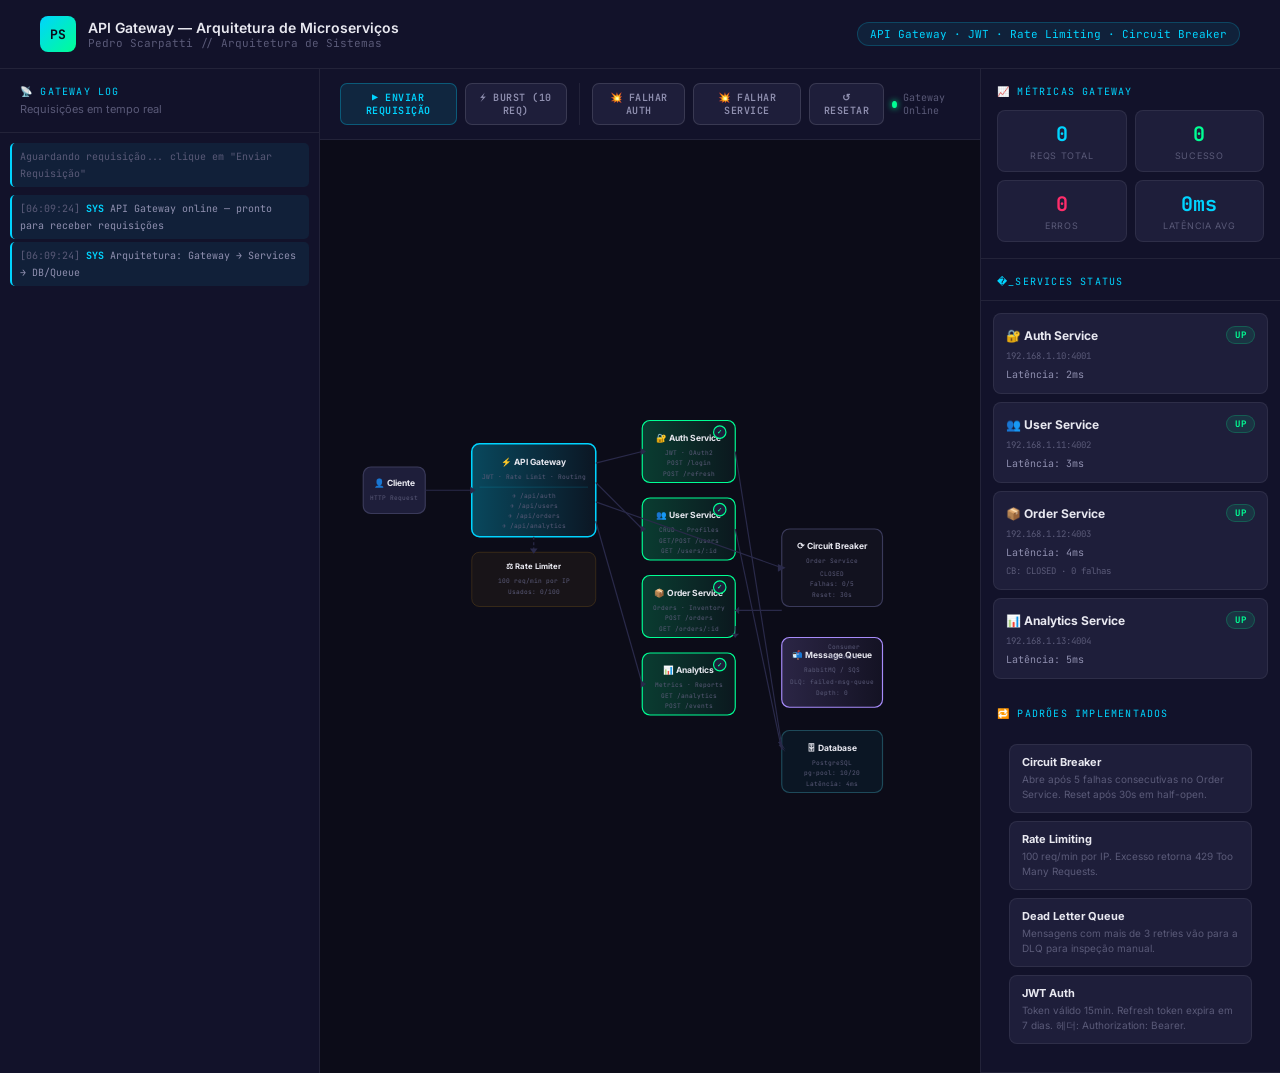
==== commit 049d5b59: "fixes" ====
--- a/projects/api-gateway.html
+++ b/projects/api-gateway.html
@@ -774,7 +774,7 @@
 
 function simulateRequest() {
   state.reqCount++;
-  state.rateUsed = Math.min(state.rateLimit, state.rateUsed + 1);
+  state.rateUsed++;
   const route = ROUTES[Math.floor(Math.random() * ROUTES.length)];
   const latency = route.latency + Math.floor(Math.random() * 20);
 
@@ -784,6 +784,7 @@
     state.errorCount++;
     animateRequest('rate');
     updateMetrics();
+    updateRateLimit();
     return;
   }
 
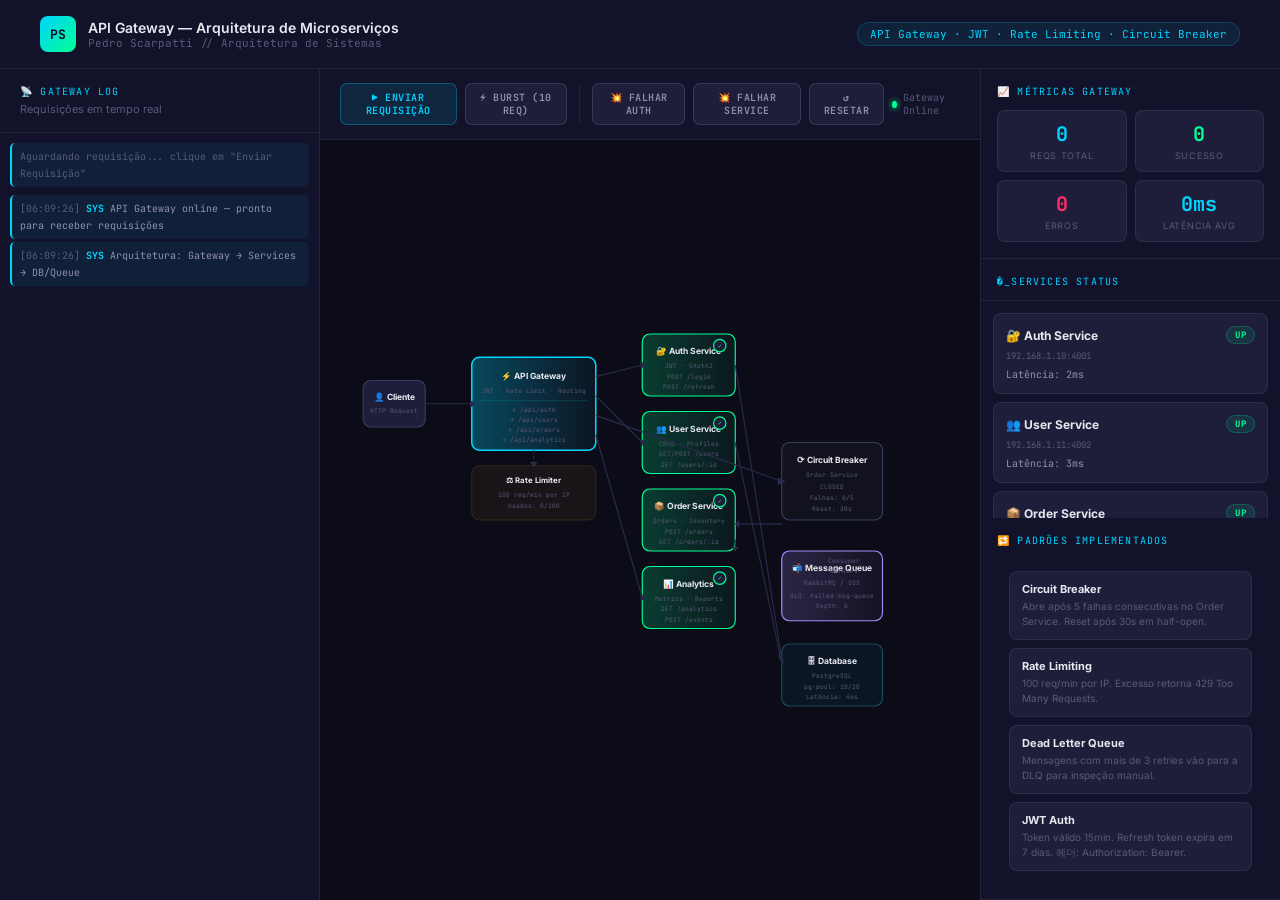
==== commit 2a38a4e1: "fixes" ====
--- a/projects/api-gateway.html
+++ b/projects/api-gateway.html
@@ -69,6 +69,7 @@
       display: grid;
       grid-template-columns: 320px 1fr 300px;
       min-height: calc(100vh - 69px);
+      height: calc(100vh - 69px);
     }
 
     /* ── SIDEBAR LOG ── */
@@ -78,6 +79,7 @@
       display: flex;
       flex-direction: column;
       overflow: hidden;
+      min-height: 0;
     }
     .sidebar-header {
       padding: 16px 20px;
@@ -94,6 +96,7 @@
     }
     .log-container {
       flex: 1;
+      min-height: 0;
       overflow-y: auto;
       padding: 10px;
       font-family: var(--mono);
@@ -175,9 +178,9 @@
     }
 
     /* SVG Styles */
-    .node-group { cursor: pointer; transition: transform 0.2s; }
-    .node-group:hover { transform: scale(1.02); }
-    .node-box { rx: 10; ry: 10; }
+    .node-group { cursor: pointer; transition: filter 0.2s; }
+    .node-group:hover .node-box { filter: drop-shadow(0 0 8px rgba(0,212,255,0.14)); }
+    .node-box { rx: 10; ry: 10; transition: filter 0.2s; }
     .node-title { font-family: 'Inter', sans-serif; font-size: 11px; font-weight: 700; fill: #e8e8f0; }
     .node-sub { font-family: 'JetBrains Mono', monospace; font-size: 8px; fill: #5a5a78; }
     .node-badge { font-family: 'JetBrains Mono', monospace; font-size: 8px; font-weight: 700; }
